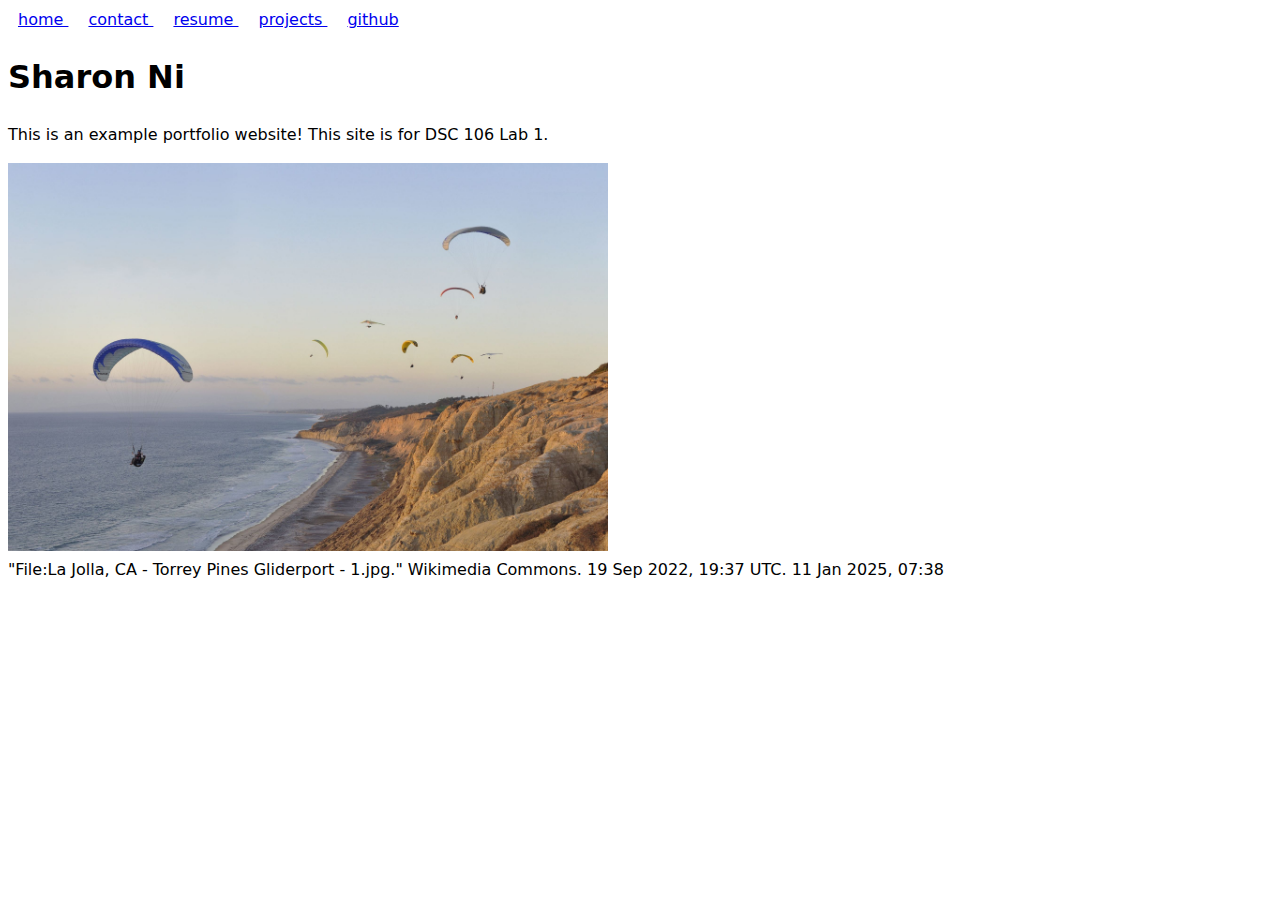
==== index.html @ bf94f4ff "cited image" ====
<!DOCTYPE html>
<html lang="en">
<head>
    <meta charset="UTF-8">
    <meta name="viewport" content="width=device-width, initial-scale=1.0">
    <title> Sharon Ni: Personal site and portfolio </title>
    <link rel="stylesheet" href="style.css" />
    <nav>
        <a href="./index.html"> home </a>
        <a href="./contact/index.html"> contact </a>
        <a href="./resume/index.html"> resume </a>
        <a href="./projects/index.html"> projects </a>
        <a href="https://github.com/nisharonn" target="_blank"> github </a>
    </nav>
</head>
<body>
    <h1> Sharon Ni </h1>
    <p> This is an example portfolio website! This site is for DSC 106 Lab 1. </p>
    <img src="images/gliderport.jpg" alt="a picture of gliderport in san diego" width="600">
    <br> "File:La Jolla, CA - Torrey Pines Gliderport - 1.jpg." Wikimedia Commons. 19 Sep 2022, 19:37 UTC. 11 Jan 2025, 07:38
</body>
</html>
---- style.css ----
body {
    /* Set line height to 1.5 times the font size
         and use the OS’s UI font as the website font
       */
    font: 100%/1.5 system-ui;
  }

#header {
    align-items: center;
    text-align: center
}

#resume-body h2, #resume-body h3 {
    margin: 0;
}

.bleft {
    float: left; 
    font-weight: bold; 
}
  
.bright {
    float: right;
    font-weight: bold; 
}

.ileft {
    float: left; 
    font-style: italic; 
}

.iright {
    float: right;
    font-style: italic; 
}

ul {
    margin: 0;  
}

nav a {
    margin: 0 10px;
}
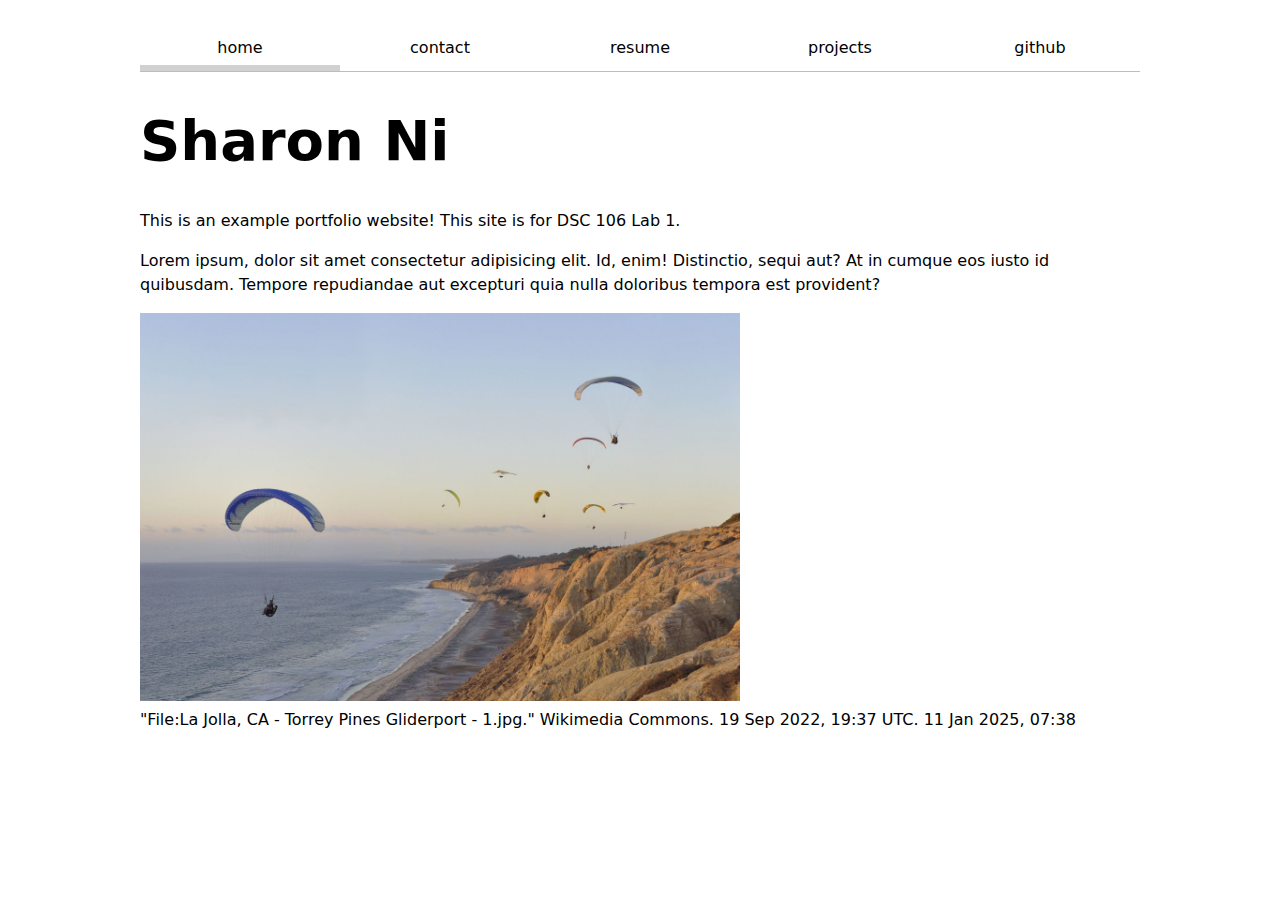
==== commit ab34b3d8: "finished lab 2" ====
--- a/index.html
+++ b/index.html
@@ -6,16 +6,19 @@
     <title> Sharon Ni: Personal site and portfolio </title>
     <link rel="stylesheet" href="style.css" />
     <nav>
-        <a href="./index.html"> home </a>
-        <a href="./contact/index.html"> contact </a>
-        <a href="./resume/index.html"> resume </a>
-        <a href="./projects/index.html"> projects </a>
-        <a href="https://github.com/nisharonn" target="_blank"> github </a>
+        <ul>
+            <li><a class="current" href="./index.html"> home </a></li>
+            <li><a href="./contact/index.html"> contact </a></li>
+            <li><a href="./resume/index.html"> resume </a></li>
+            <li><a href="./projects/index.html"> projects </a></li>
+            <li><a href="https://github.com/nisharonn" target="_blank"> github </a></li>
+        </ul>
     </nav>
 </head>
-<body>
+<body></body>
     <h1> Sharon Ni </h1>
     <p> This is an example portfolio website! This site is for DSC 106 Lab 1. </p>
+    <p>Lorem ipsum, dolor sit amet consectetur adipisicing elit. Id, enim! Distinctio, sequi aut? At in cumque eos iusto id quibusdam. Tempore repudiandae aut excepturi quia nulla doloribus tempora est provident? </p>
     <img src="images/gliderport.jpg" alt="a picture of gliderport in san diego" width="600">
     <br> "File:La Jolla, CA - Torrey Pines Gliderport - 1.jpg." Wikimedia Commons. 19 Sep 2022, 19:37 UTC. 11 Jan 2025, 07:38
 </body>
--- a/style.css
+++ b/style.css
@@ -3,7 +3,18 @@
          and use the OS’s UI font as the website font
        */
     font: 100%/1.5 system-ui;
-  }
+    max-width: 1000px;
+    margin-inline: auto;
+    padding: 20px;
+}
+
+:root {
+    --color-accent: #ead1db;
+}
+
+html {
+    accent-color: var(--color-accent);
+}
 
 #header {
     align-items: center;
@@ -38,11 +49,74 @@
     margin: 0;  
 }
 
-nav a {
-    margin: 0 10px;
+nav {
+    display: flex;
+    margin-bottom: 8px;
+    border-bottom: 1px solid oklch(80% 3% 200);
+
+    ul {
+        display: contents;
+    }
+    li {
+        display: contents;
+    }
+    a {
+        flex: 1;
+        text-decoration: none;
+        color: inherit;
+        text-align: center;
+        padding: 0.5em;
+    }
+
+    a:hover {
+        border-bottom: 0.4em solid var(--color-accent);
+        padding-bottom: 5px;
+        background-color: #f7edf2;
+    }
+}
+
+a.current {
+    border-bottom: 0.4em solid oklch(86% 0.012% 215);
+    padding-bottom: 5px;
+}
+
+form {
+    display: grid;
+    grid-template-columns: auto 1fr;
+    grid-column: 1 / -1;
+    gap: 1em;
 }
 
 
+button {
+    grid-column: 1 / -1;
+}
 
+.projects {
+    display: grid;
+    grid-template-columns: repeat(auto-fill, minmax(15em, 1fr));
+    
+}
 
-  +article {
+    display: grid;
+    grid-template-rows: subgrid;
+    grid-row: span 3;
+    gap: 1em;
+    padding: 10px;
+
+    h2 {
+        margin: 0;
+    }
+    
+}
+
+h1 {
+    font-size: 350%;
+}
+
+h1, h2, h3, h4, h5, h6 {
+    line-height: 1.1;
+    text-wrap: balance;
+
+}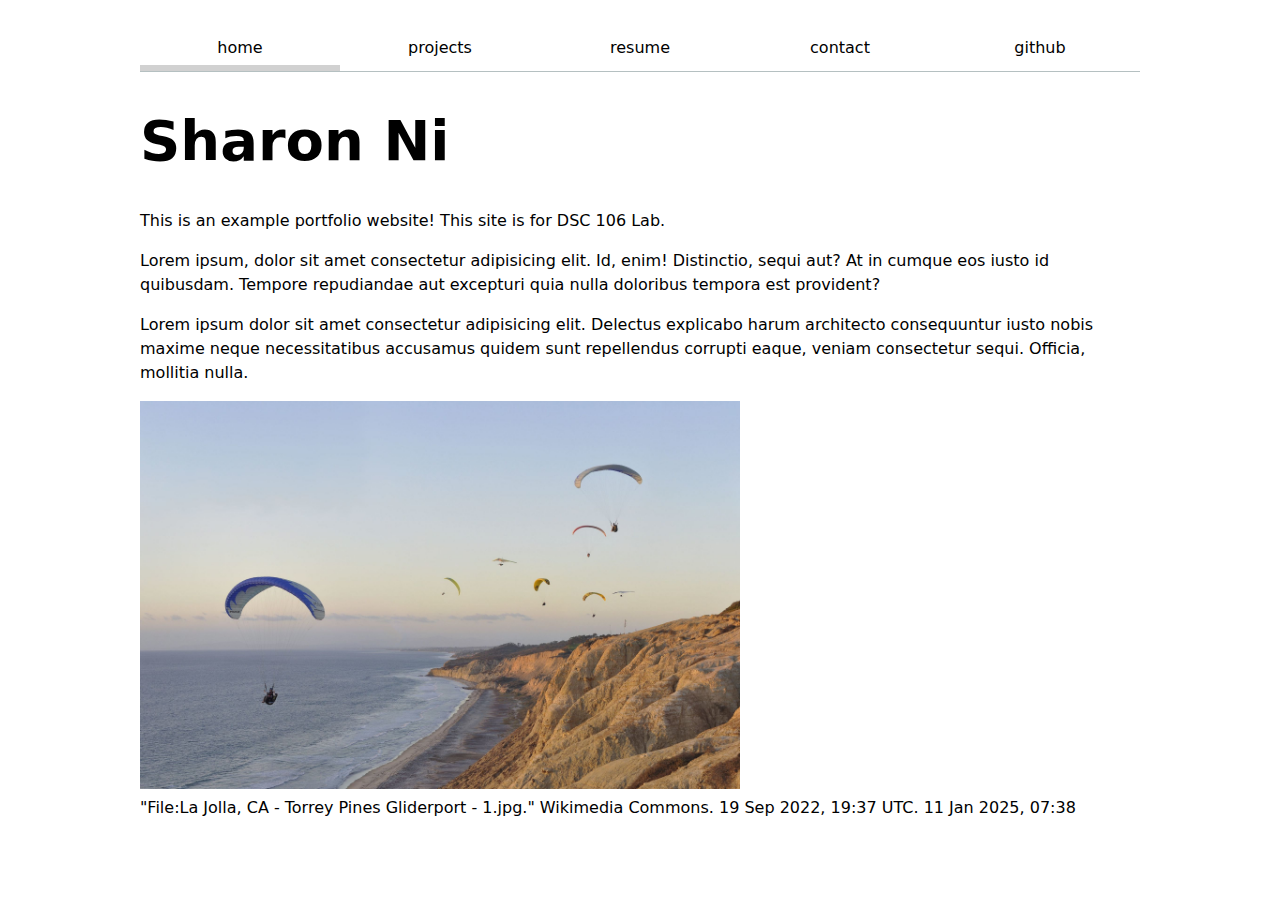
==== commit dec50bc7: "finalized style details" ====
--- a/index.html
+++ b/index.html
@@ -8,17 +8,19 @@
     <nav>
         <ul>
             <li><a class="current" href="./index.html"> home </a></li>
+            <li><a href="./projects/index.html"> projects </a></li>
+            <li><a href="./resume/index.html"> resume </a></li>
             <li><a href="./contact/index.html"> contact </a></li>
-            <li><a href="./resume/index.html"> resume </a></li>
-            <li><a href="./projects/index.html"> projects </a></li>
             <li><a href="https://github.com/nisharonn" target="_blank"> github </a></li>
         </ul>
     </nav>
 </head>
 <body></body>
     <h1> Sharon Ni </h1>
-    <p> This is an example portfolio website! This site is for DSC 106 Lab 1. </p>
+    <p> This is an example portfolio website! This site is for DSC 106 Lab. </p>
     <p>Lorem ipsum, dolor sit amet consectetur adipisicing elit. Id, enim! Distinctio, sequi aut? At in cumque eos iusto id quibusdam. Tempore repudiandae aut excepturi quia nulla doloribus tempora est provident? </p>
+    <p> Lorem ipsum dolor sit amet consectetur adipisicing elit. Delectus explicabo harum architecto consequuntur iusto nobis maxime neque necessitatibus accusamus quidem sunt repellendus corrupti eaque, veniam consectetur sequi. Officia, mollitia nulla.</p>
+    
     <img src="images/gliderport.jpg" alt="a picture of gliderport in san diego" width="600">
     <br> "File:La Jolla, CA - Torrey Pines Gliderport - 1.jpg." Wikimedia Commons. 19 Sep 2022, 19:37 UTC. 11 Jan 2025, 07:38
 </body>
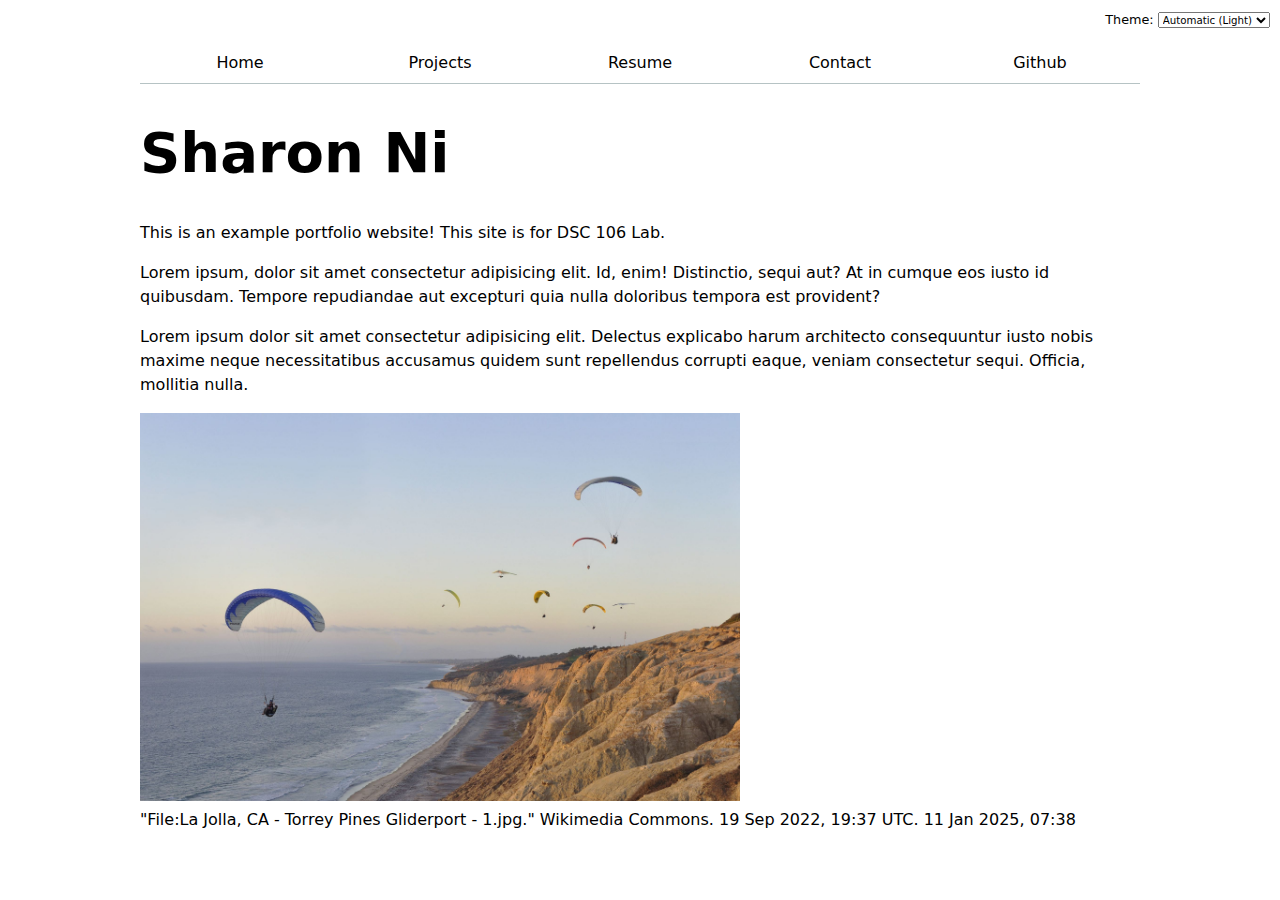
==== commit 1afe3beb: "finished lab 3" ====
--- a/index.html
+++ b/index.html
@@ -5,15 +5,16 @@
     <meta name="viewport" content="width=device-width, initial-scale=1.0">
     <title> Sharon Ni: Personal site and portfolio </title>
     <link rel="stylesheet" href="style.css" />
-    <nav>
+    <script type="module" src="global.js"></script>
+    <!-- <nav>
         <ul>
-            <li><a class="current" href="./index.html"> home </a></li>
+            <li><a href="./index.html"> home </a></li>
             <li><a href="./projects/index.html"> projects </a></li>
             <li><a href="./resume/index.html"> resume </a></li>
             <li><a href="./contact/index.html"> contact </a></li>
             <li><a href="https://github.com/nisharonn" target="_blank"> github </a></li>
         </ul>
-    </nav>
+    </nav> -->
 </head>
 <body></body>
     <h1> Sharon Ni </h1>
--- a/style.css
+++ b/style.css
@@ -5,7 +5,7 @@
     font: 100%/1.5 system-ui;
     max-width: 1000px;
     margin-inline: auto;
-    padding: 20px;
+    padding: 35px;
 }
 
 :root {
@@ -14,6 +14,7 @@
 
 html {
     accent-color: var(--color-accent);
+    color-scheme: light dark;
 }
 
 #header {
@@ -50,9 +51,10 @@
 }
 
 nav {
+    --border-color: oklch(50% 10% 200 / 40%);
     display: flex;
     margin-bottom: 8px;
-    border-bottom: 1px solid oklch(80% 3% 200);
+    border-bottom: 1px solid var(--border-color);
 
     ul {
         display: contents;
@@ -71,12 +73,12 @@
     a:hover {
         border-bottom: 0.4em solid var(--color-accent);
         padding-bottom: 5px;
-        background-color: #f7edf2;
+        background-color: color-mix(in oklch, var(--color-accent), canvas 85%);;
     }
 }
 
 a.current {
-    border-bottom: 0.4em solid oklch(86% 0.012% 215);
+    border-bottom: 0.4em solid var(--border-color);
     padding-bottom: 5px;
 }
 
@@ -119,4 +121,16 @@
     line-height: 1.1;
     text-wrap: balance;
 
+}
+
+label.color-scheme {
+    position: absolute;
+    top: 0.8em;;
+    right: 0.8em;
+    font-size: 80%;
+}
+
+select {
+    font-size: 80%;
+    font-family: inherit;
 }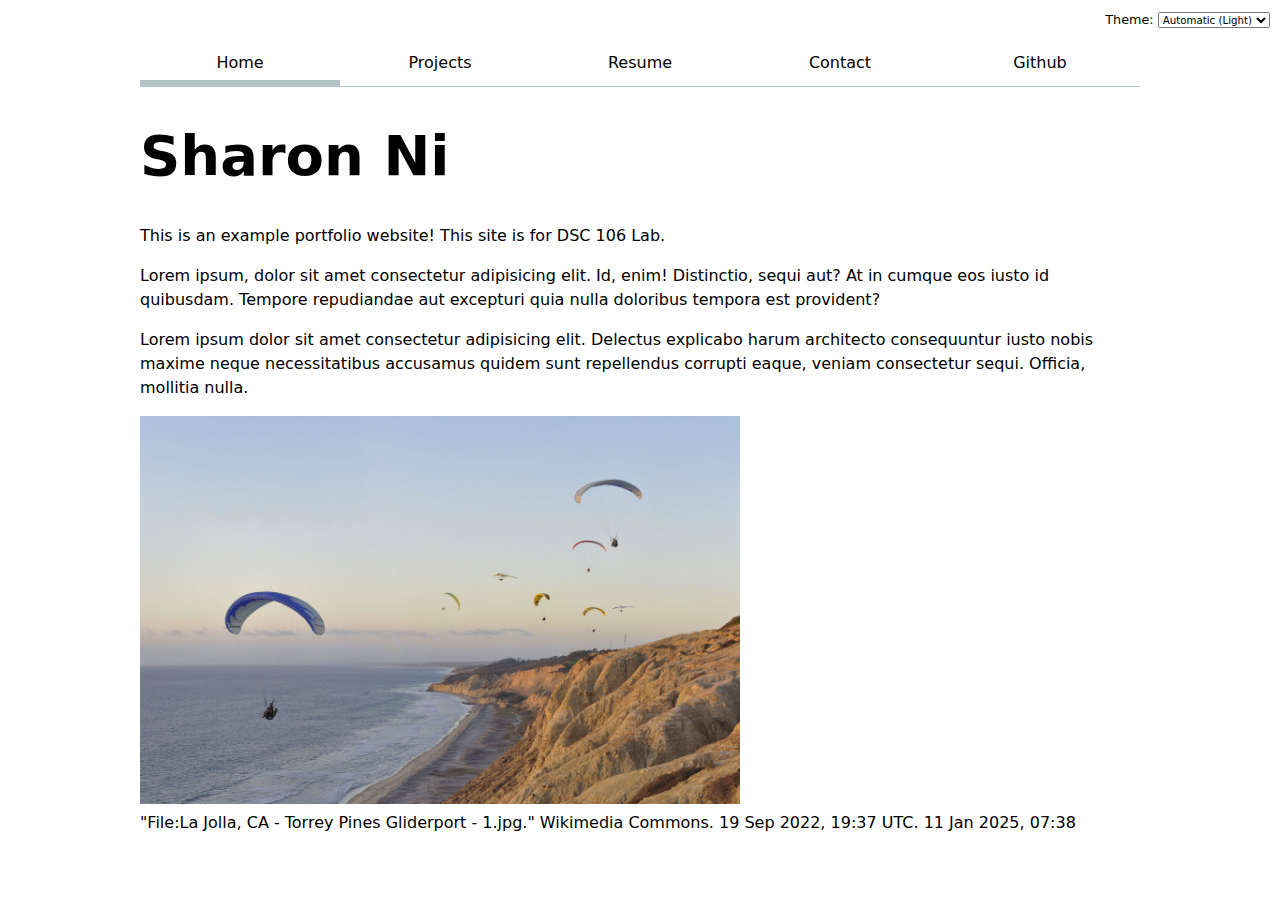
==== commit 1e683720: "testing link" ====
--- a/index.html
+++ b/index.html
@@ -1,5 +1,5 @@
 <!DOCTYPE html>
-<html lang="en">
+<html lang="en" class="home">
 <head>
     <meta charset="UTF-8">
     <meta name="viewport" content="width=device-width, initial-scale=1.0">
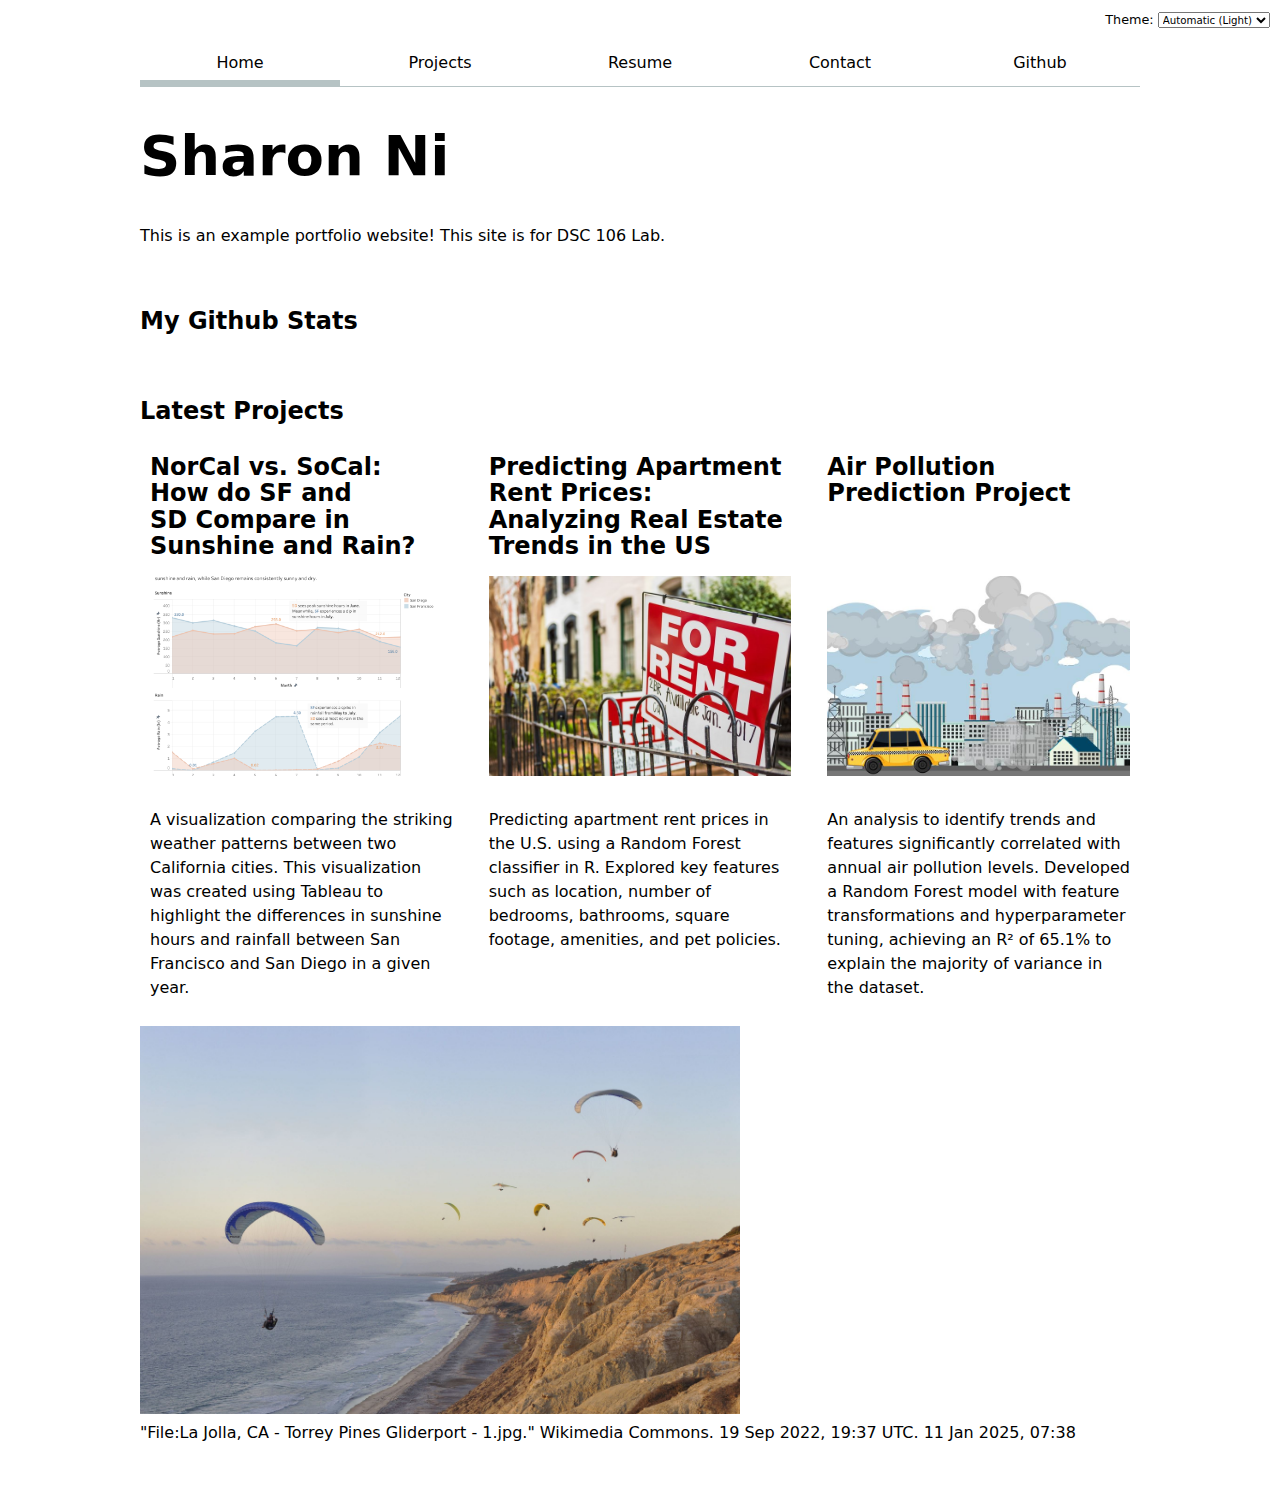
==== commit d087eab1: "finished lab 4" ====
--- a/index.html
+++ b/index.html
@@ -6,6 +6,8 @@
     <title> Sharon Ni: Personal site and portfolio </title>
     <link rel="stylesheet" href="style.css" />
     <script type="module" src="global.js"></script>
+    <script src="index.js" type="module" defer></script>
+
     <!-- <nav>
         <ul>
             <li><a href="./index.html"> home </a></li>
@@ -19,8 +21,19 @@
 <body></body>
     <h1> Sharon Ni </h1>
     <p> This is an example portfolio website! This site is for DSC 106 Lab. </p>
-    <p>Lorem ipsum, dolor sit amet consectetur adipisicing elit. Id, enim! Distinctio, sequi aut? At in cumque eos iusto id quibusdam. Tempore repudiandae aut excepturi quia nulla doloribus tempora est provident? </p>
-    <p> Lorem ipsum dolor sit amet consectetur adipisicing elit. Delectus explicabo harum architecto consequuntur iusto nobis maxime neque necessitatibus accusamus quidem sunt repellendus corrupti eaque, veniam consectetur sequi. Officia, mollitia nulla.</p>
+
+    <br>
+
+    <h2> My Github Stats</h2>
+    <div id="profile-stats">
+    </div>
+
+    <br>
+
+    <h2>Latest Projects</h2>
+    <div class="projects">
+    <!-- Dynamically added content will appear here -->
+    </div>
     
     <img src="images/gliderport.jpg" alt="a picture of gliderport in san diego" width="600">
     <br> "File:La Jolla, CA - Torrey Pines Gliderport - 1.jpg." Wikimedia Commons. 19 Sep 2022, 19:37 UTC. 11 Jan 2025, 07:38
--- a/style.css
+++ b/style.css
@@ -97,7 +97,7 @@
 .projects {
     display: grid;
     grid-template-columns: repeat(auto-fill, minmax(15em, 1fr));
-    
+    gap: 1em;
 }
 
 article {
@@ -112,6 +112,13 @@
     }
     
 }
+
+article img {
+    width: 100%;    
+    height: 200px;
+    object-fit: cover;
+}
+
 
 h1 {
     font-size: 350%;
@@ -133,4 +140,21 @@
 select {
     font-size: 80%;
     font-family: inherit;
-}+}
+
+#profile-stats dl {
+    display: grid;
+    grid-template-columns: repeat(8, 1fr); 
+    gap: 10px; 
+}
+  
+#profile-stats dt, #profile-stats dd {
+    grid-column: span 1; 
+    margin: 0;
+}
+  
+#profile-stats dt {
+    font-weight: bold;
+}
+  
+  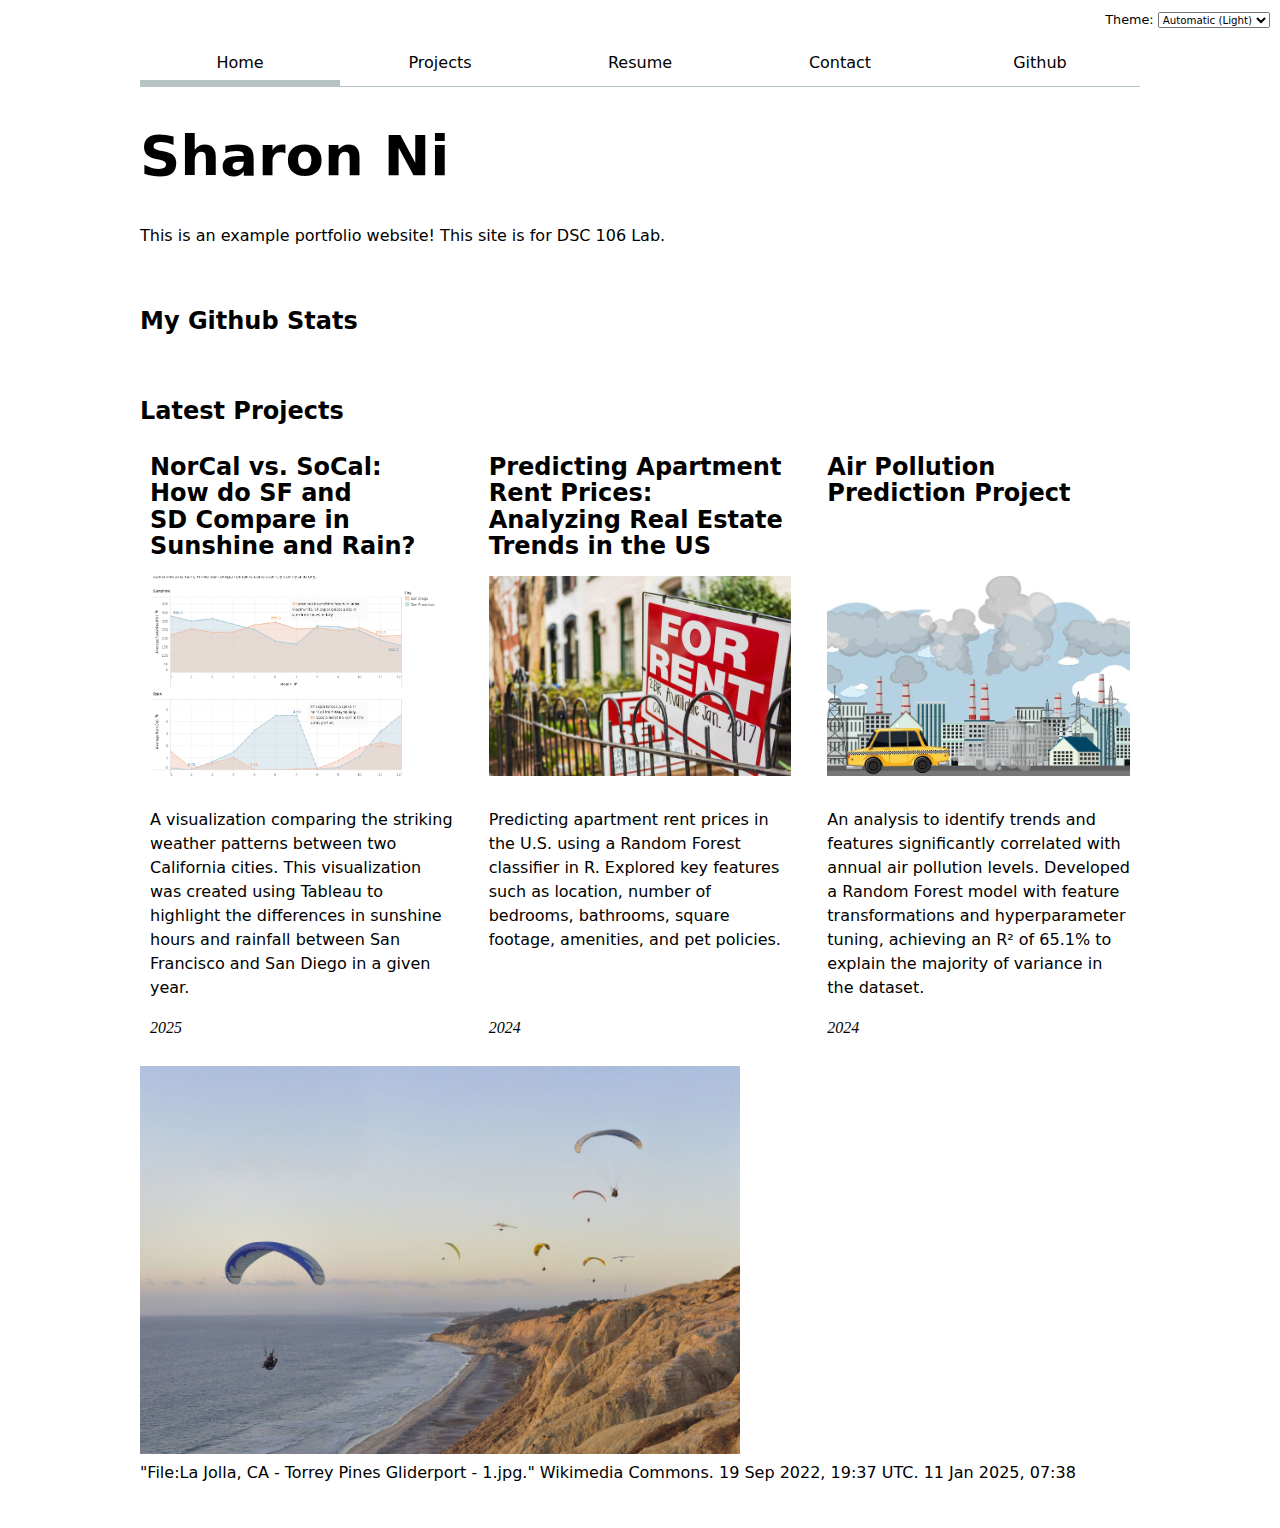
==== commit f2d1c244: "lab 5" ====
--- a/index.html
+++ b/index.html
@@ -37,5 +37,6 @@
     
     <img src="images/gliderport.jpg" alt="a picture of gliderport in san diego" width="600">
     <br> "File:La Jolla, CA - Torrey Pines Gliderport - 1.jpg." Wikimedia Commons. 19 Sep 2022, 19:37 UTC. 11 Jan 2025, 07:38
+
 </body>
 </html>--- a/style.css
+++ b/style.css
@@ -157,4 +157,82 @@
     font-weight: bold;
 }
   
-  +
+.project-year {
+    font-family: 'Playfair Display', serif;
+    font-style: italic;
+    margin-top: auto;
+}
+
+.project-details {
+    display: flex;
+    flex-direction: column;
+    flex-grow: 1;
+}
+
+#projects-pie-plot {
+    max-width: 20em;
+    margin-block: 2em;
+    overflow: visible;
+}
+
+.legend {
+    display: grid;
+    grid-template-columns: repeat(auto-fill, minmax(10em, auto));
+    gap: 1em;
+    border: 2px solid #ddd; 
+    padding: 10px; 
+    border-radius: 8px; 
+    flex: 1;
+}
+
+.legend-color {
+    display: flex;
+    align-items: center;
+    gap: 0.4em;
+}
+
+.swatch {
+    width: 18px;
+    height: 18px;
+    aspect-ratio: 1 / 1;
+    background-color: var(--color);
+    display: inline-flex; 
+    border-radius: 50%; 
+} 
+
+.legend-container {
+    display: flex;
+    align-items: center;
+    flex: 1;
+    gap: 2em;
+
+}
+  
+&:has(path:hover) {
+    path:not(:hover) {
+      opacity: 0.5;
+    }
+}
+
+path {
+    transition: 300ms;
+}
+
+.selected {
+  --color: oklch(92.65% 0.0888 88.88) !important; /* Distinct color for selection */
+}
+
+.selected:is(path) {
+  fill: var(--color);
+}
+
+path {
+    cursor: pointer;
+}
+
+.legend li {
+  list-style-type: none;
+}
+
+
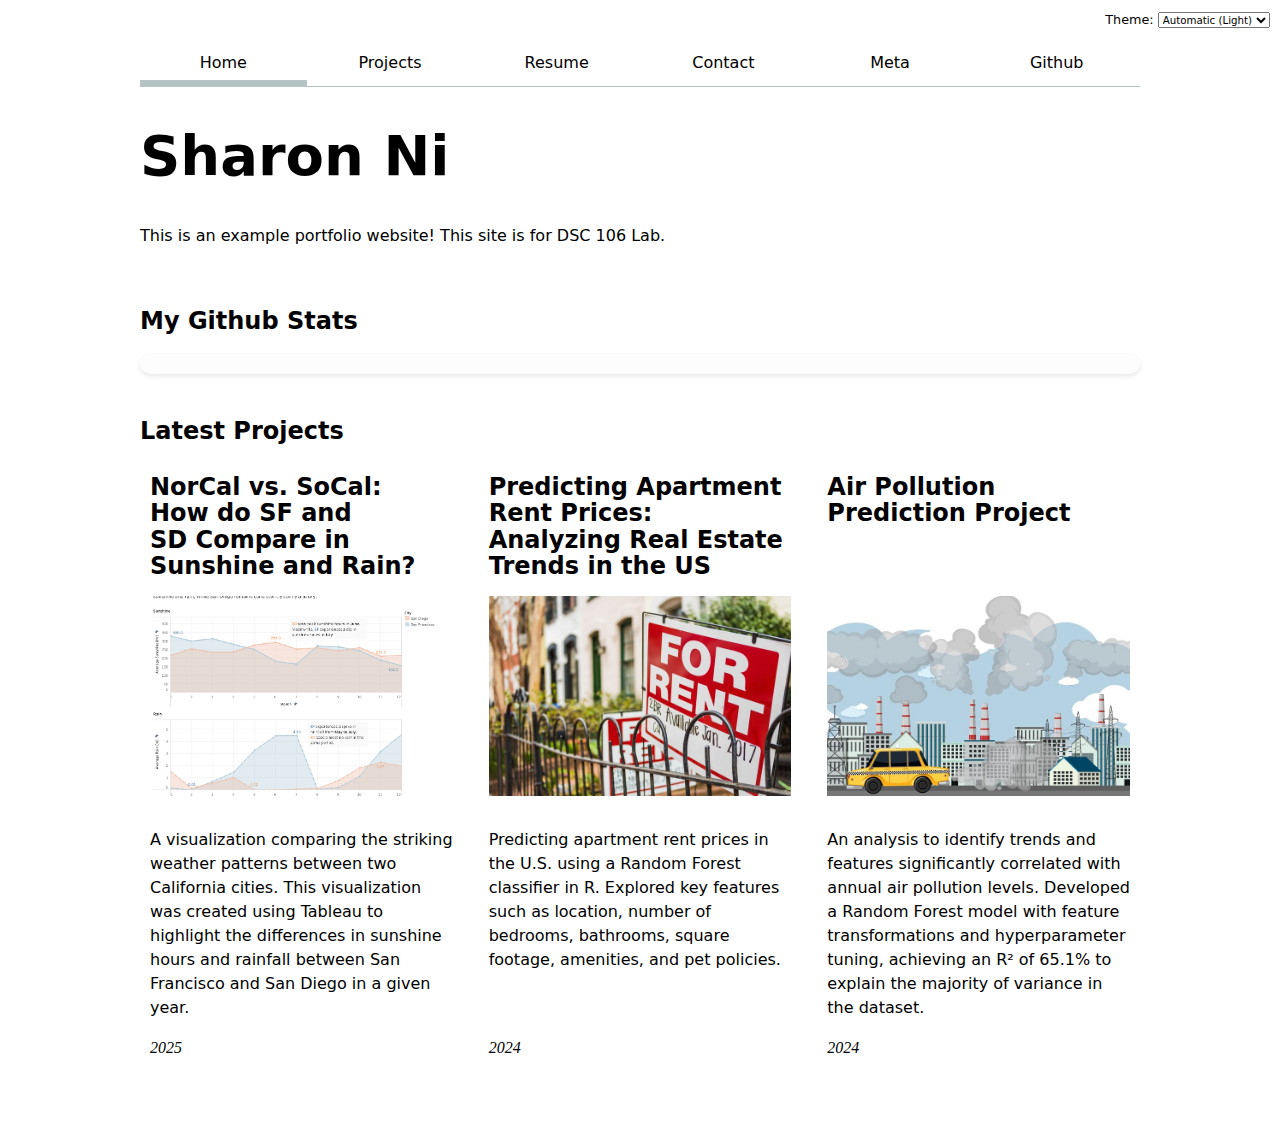
==== commit 13089863: "organized css and edited styles" ====
--- a/index.html
+++ b/index.html
@@ -25,7 +25,7 @@
     <br>
 
     <h2> My Github Stats</h2>
-    <div id="profile-stats">
+    <div class="stats">
     </div>
 
     <br>
@@ -35,8 +35,5 @@
     <!-- Dynamically added content will appear here -->
     </div>
     
-    <img src="images/gliderport.jpg" alt="a picture of gliderport in san diego" width="600">
-    <br> "File:La Jolla, CA - Torrey Pines Gliderport - 1.jpg." Wikimedia Commons. 19 Sep 2022, 19:37 UTC. 11 Jan 2025, 07:38
-
 </body>
 </html>--- a/style.css
+++ b/style.css
@@ -1,80 +1,66 @@
+:root {
+    --color-accent: #ead1db;
+}
+
+html {
+    accent-color: var(--color-accent);
+    color-scheme: light dark;
+}
+
 body {
-    /* Set line height to 1.5 times the font size
-         and use the OS’s UI font as the website font
-       */
     font: 100%/1.5 system-ui;
     max-width: 1000px;
     margin-inline: auto;
     padding: 35px;
 }
 
-:root {
-    --color-accent: #ead1db;
-}
-
-html {
-    accent-color: var(--color-accent);
-    color-scheme: light dark;
+/* headings */
+h1 {
+    font-size: 350%;
+}
+
+h1, h2, h3, h4, h5, h6 {
+    line-height: 1.1;
+    text-wrap: balance;
+}
+
+#resume-body h2, #resume-body h3 {
+    margin: 0;
 }
 
 #header {
     align-items: center;
-    text-align: center
-}
-
-#resume-body h2, #resume-body h3 {
-    margin: 0;
-}
-
-.bleft {
-    float: left; 
-    font-weight: bold; 
-}
-  
-.bright {
-    float: right;
-    font-weight: bold; 
-}
-
-.ileft {
-    float: left; 
-    font-style: italic; 
-}
-
-.iright {
-    float: right;
-    font-style: italic; 
-}
-
-ul {
-    margin: 0;  
-}
-
+    text-align: center;
+}
+
+/* navigation */
 nav {
     --border-color: oklch(50% 10% 200 / 40%);
     display: flex;
     margin-bottom: 8px;
     border-bottom: 1px solid var(--border-color);
-
-    ul {
-        display: contents;
-    }
-    li {
-        display: contents;
-    }
-    a {
-        flex: 1;
-        text-decoration: none;
-        color: inherit;
-        text-align: center;
-        padding: 0.5em;
-    }
-
-    a:hover {
-        border-bottom: 0.4em solid var(--color-accent);
-        padding-bottom: 5px;
-        background-color: color-mix(in oklch, var(--color-accent), canvas 85%);;
-    }
+}
+
+nav ul {
+    display: contents;
+}
+
+nav li {
+    display: contents;
+}
+
+nav a {
+    flex: 1;
+    text-decoration: none;
+    color: inherit;
+    text-align: center;
+    padding: 0.5em;
+}
+
+nav a:hover {
+    border-bottom: 0.4em solid var(--color-accent);
+    padding-bottom: 5px;
+    background-color: color-mix(in oklch, var(--color-accent), canvas 85%);
 }
 
 a.current {
@@ -82,6 +68,7 @@
     padding-bottom: 5px;
 }
 
+/* form */
 form {
     display: grid;
     grid-template-columns: auto 1fr;
@@ -89,11 +76,56 @@
     gap: 1em;
 }
 
-
 button {
     grid-column: 1 / -1;
 }
 
+label.color-scheme {
+    position: absolute;
+    top: 0.8em;
+    right: 0.8em;
+    font-size: 80%;
+}
+
+select {
+    font-size: 80%;
+    font-family: inherit;
+}
+
+/* resume */
+.bleft, .bright {
+    font-weight: bold;
+}
+
+.bleft {
+    float: left;
+}
+
+.bright {
+    float: right;
+}
+
+.ileft, .iright {
+    font-style: italic;
+}
+
+.ileft {
+    float: left;
+}
+
+.iright {
+    float: right;
+}
+
+ul {
+    margin: 0;
+}
+
+.legend li {
+    list-style-type: none;
+}
+
+/* projects */
 .projects {
     display: grid;
     grid-template-columns: repeat(auto-fill, minmax(15em, 1fr));
@@ -106,57 +138,17 @@
     grid-row: span 3;
     gap: 1em;
     padding: 10px;
-
-    h2 {
-        margin: 0;
-    }
-    
+}
+
+article h2 {
+    margin: 0;
 }
 
 article img {
-    width: 100%;    
+    width: 100%;
     height: 200px;
     object-fit: cover;
 }
-
-
-h1 {
-    font-size: 350%;
-}
-
-h1, h2, h3, h4, h5, h6 {
-    line-height: 1.1;
-    text-wrap: balance;
-
-}
-
-label.color-scheme {
-    position: absolute;
-    top: 0.8em;;
-    right: 0.8em;
-    font-size: 80%;
-}
-
-select {
-    font-size: 80%;
-    font-family: inherit;
-}
-
-#profile-stats dl {
-    display: grid;
-    grid-template-columns: repeat(8, 1fr); 
-    gap: 10px; 
-}
-  
-#profile-stats dt, #profile-stats dd {
-    grid-column: span 1; 
-    margin: 0;
-}
-  
-#profile-stats dt {
-    font-weight: bold;
-}
-  
 
 .project-year {
     font-family: 'Playfair Display', serif;
@@ -170,6 +162,38 @@
     flex-grow: 1;
 }
 
+/* stats */
+.stats, #language-breakdown {
+    background-color: rgba(245, 245, 245, 0.222);
+    padding: 10px;
+    border-radius: 22px;
+    box-shadow: 0 2px 5px rgba(0, 0, 0, 0.1);
+}
+
+.stats dl, #language-breakdown {
+    display: grid;
+    grid-template-columns: repeat(auto-fill, 1fr);
+    gap: 10px;
+    justify-items: center;
+}
+
+.stats dt, #language-breakdown dt {
+    font-weight: bold;
+    grid-row: 1;
+    text-align: center;
+    text-transform: uppercase;
+    font-size: 0.8em;
+    color: #888;
+}
+
+.stats dd {
+    grid-row: 2;
+    margin: 0;
+    text-align: center;
+    font-size: 1.5em;
+}
+
+/* pie chart and legend */
 #projects-pie-plot {
     max-width: 20em;
     margin-block: 2em;
@@ -180,9 +204,9 @@
     display: grid;
     grid-template-columns: repeat(auto-fill, minmax(10em, auto));
     gap: 1em;
-    border: 2px solid #ddd; 
-    padding: 10px; 
-    border-radius: 8px; 
+    border: 2px solid #ddd;
+    padding: 10px;
+    border-radius: 8px;
     flex: 1;
 }
 
@@ -197,42 +221,105 @@
     height: 18px;
     aspect-ratio: 1 / 1;
     background-color: var(--color);
-    display: inline-flex; 
-    border-radius: 50%; 
-} 
+    display: inline-flex;
+    border-radius: 50%;
+}
 
 .legend-container {
     display: flex;
     align-items: center;
     flex: 1;
     gap: 2em;
-
-}
-  
-&:has(path:hover) {
-    path:not(:hover) {
-      opacity: 0.5;
-    }
+}
+
+/* tooltip */
+#commit-tooltip {
+    display: grid;
+    grid-template-columns: repeat(2, 1fr);
+    gap: 0.2em;
+    justify-items: flex-start;
+    background-color: rgba(255, 255, 255, 0.8);
+    padding: 10px;
+    border-radius: 5px;
+    box-shadow: 0 2px 5px rgba(0, 0, 0, 0.1);
+    backdrop-filter: blur(5px);
+    transition-duration: 500ms;
+    transition-property: opacity, visibility;
+}
+
+#commit-tooltip dt {
+    font-weight: bold;
+    text-align: left;
+    text-transform: uppercase;
+    font-size: 0.8em;
+    color: #888;
+    margin: 0;
+}
+
+#commit-tooltip dd {
+    margin: 0;
+    text-align: left;
+    font-size: 1em;
+}
+
+.info-tooltip {
+    position: fixed;
+    top: 1em;
+    left: 1em;
+}
+
+dl.info-tooltip[hidden]:not(:hover, :focus-within) {
+    opacity: 0;
+    visibility: hidden;
+}
+
+/* animinations */
+circle {
+    transition: 200ms;
+    transform-origin: center;
+    transform-box: fill-box;
+}
+
+circle:hover {
+    transform: scale(1.5);
 }
 
 path {
     transition: 300ms;
+    cursor: pointer;
+}
+
+&:has(path:hover) path:not(:hover) {
+    opacity: 0.5;
 }
 
 .selected {
-  --color: oklch(92.65% 0.0888 88.88) !important; /* Distinct color for selection */
+    --color: oklch(92.65% 0.0888 88.88) !important;
 }
 
 .selected:is(path) {
-  fill: var(--color);
-}
-
-path {
-    cursor: pointer;
-}
-
-.legend li {
-  list-style-type: none;
-}
-
-
+    fill: var(--color);
+}
+
+circle.selected {
+    fill: #ff6b6b;
+}
+
+@keyframes marching-ants {
+    to {
+        stroke-dashoffset: -8;
+    }
+}
+
+.selection {
+    fill-opacity: 0.1;
+    stroke: black;
+    stroke-opacity: 0.7;
+    stroke-dasharray: 5 3;
+    animation: marching-ants 2s linear infinite;
+}
+
+/* scatter plot */
+.gridlines {
+    opacity: 0.12;
+}
